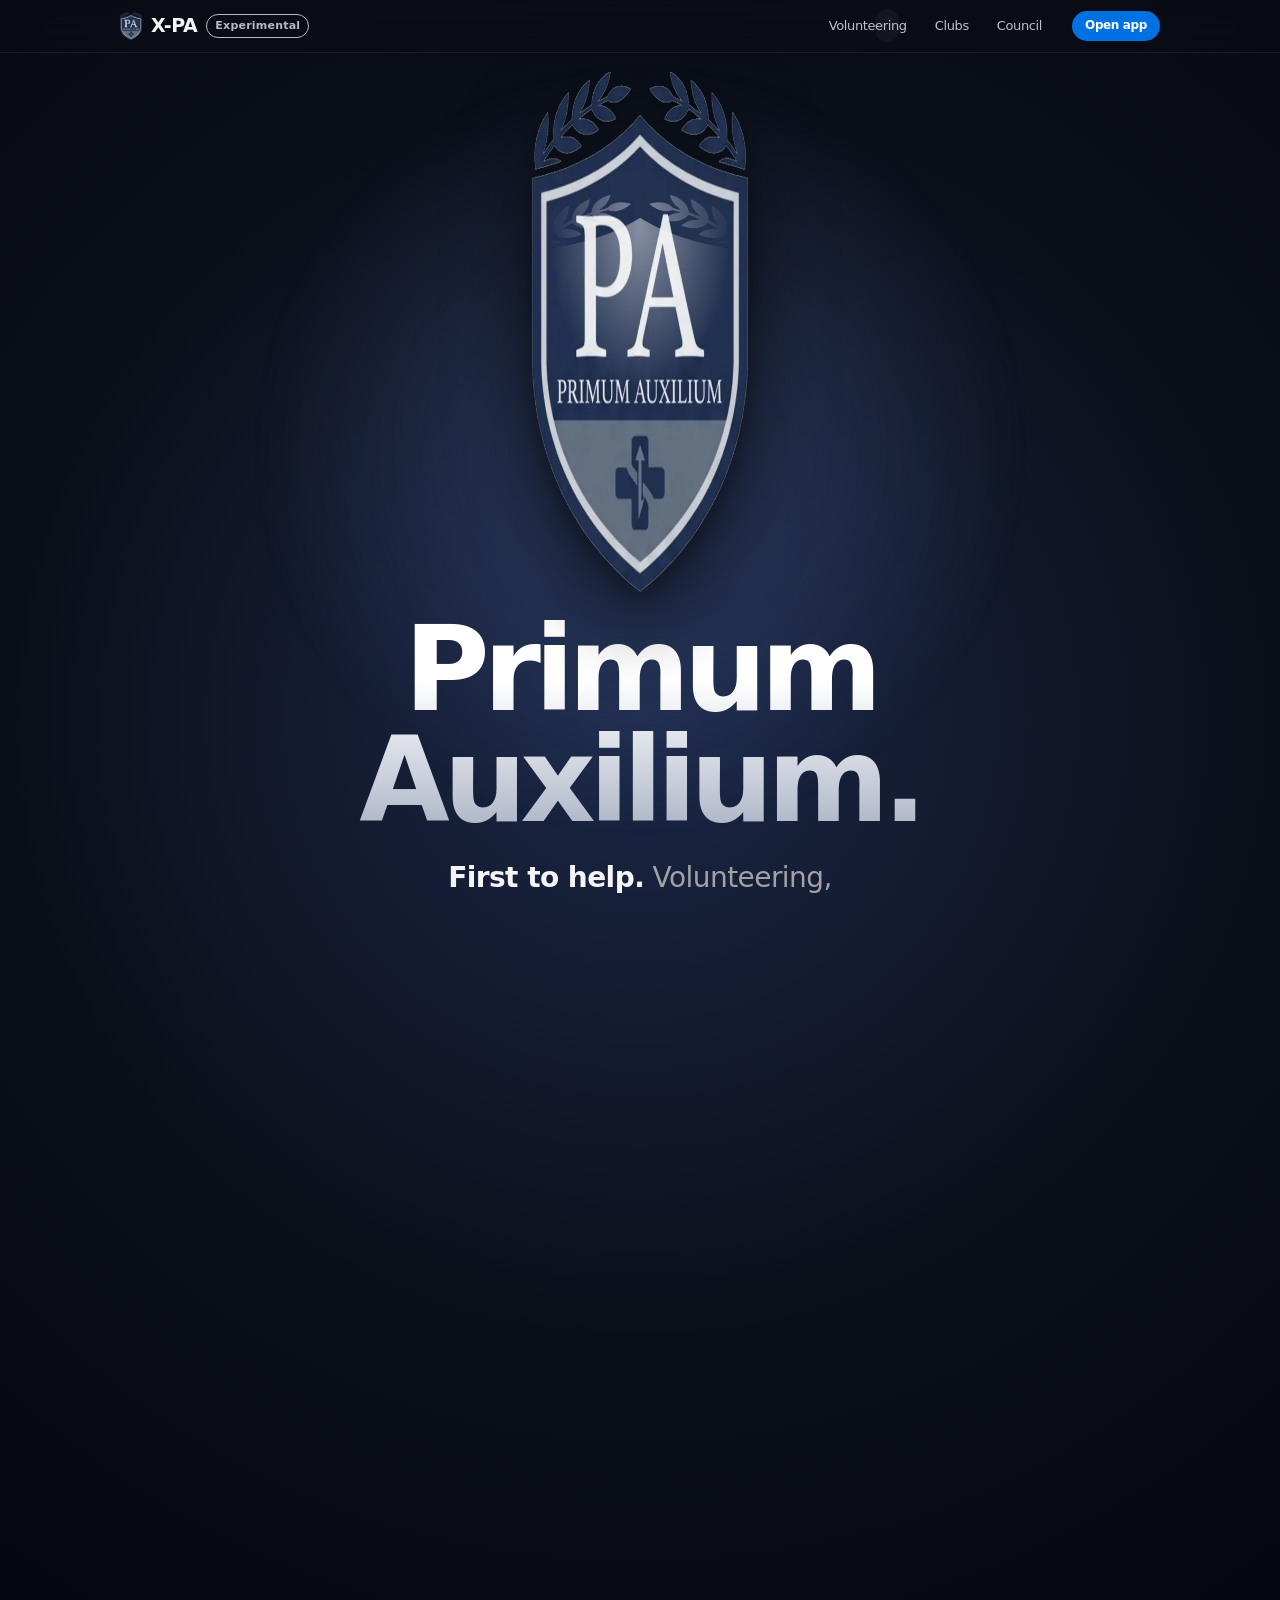
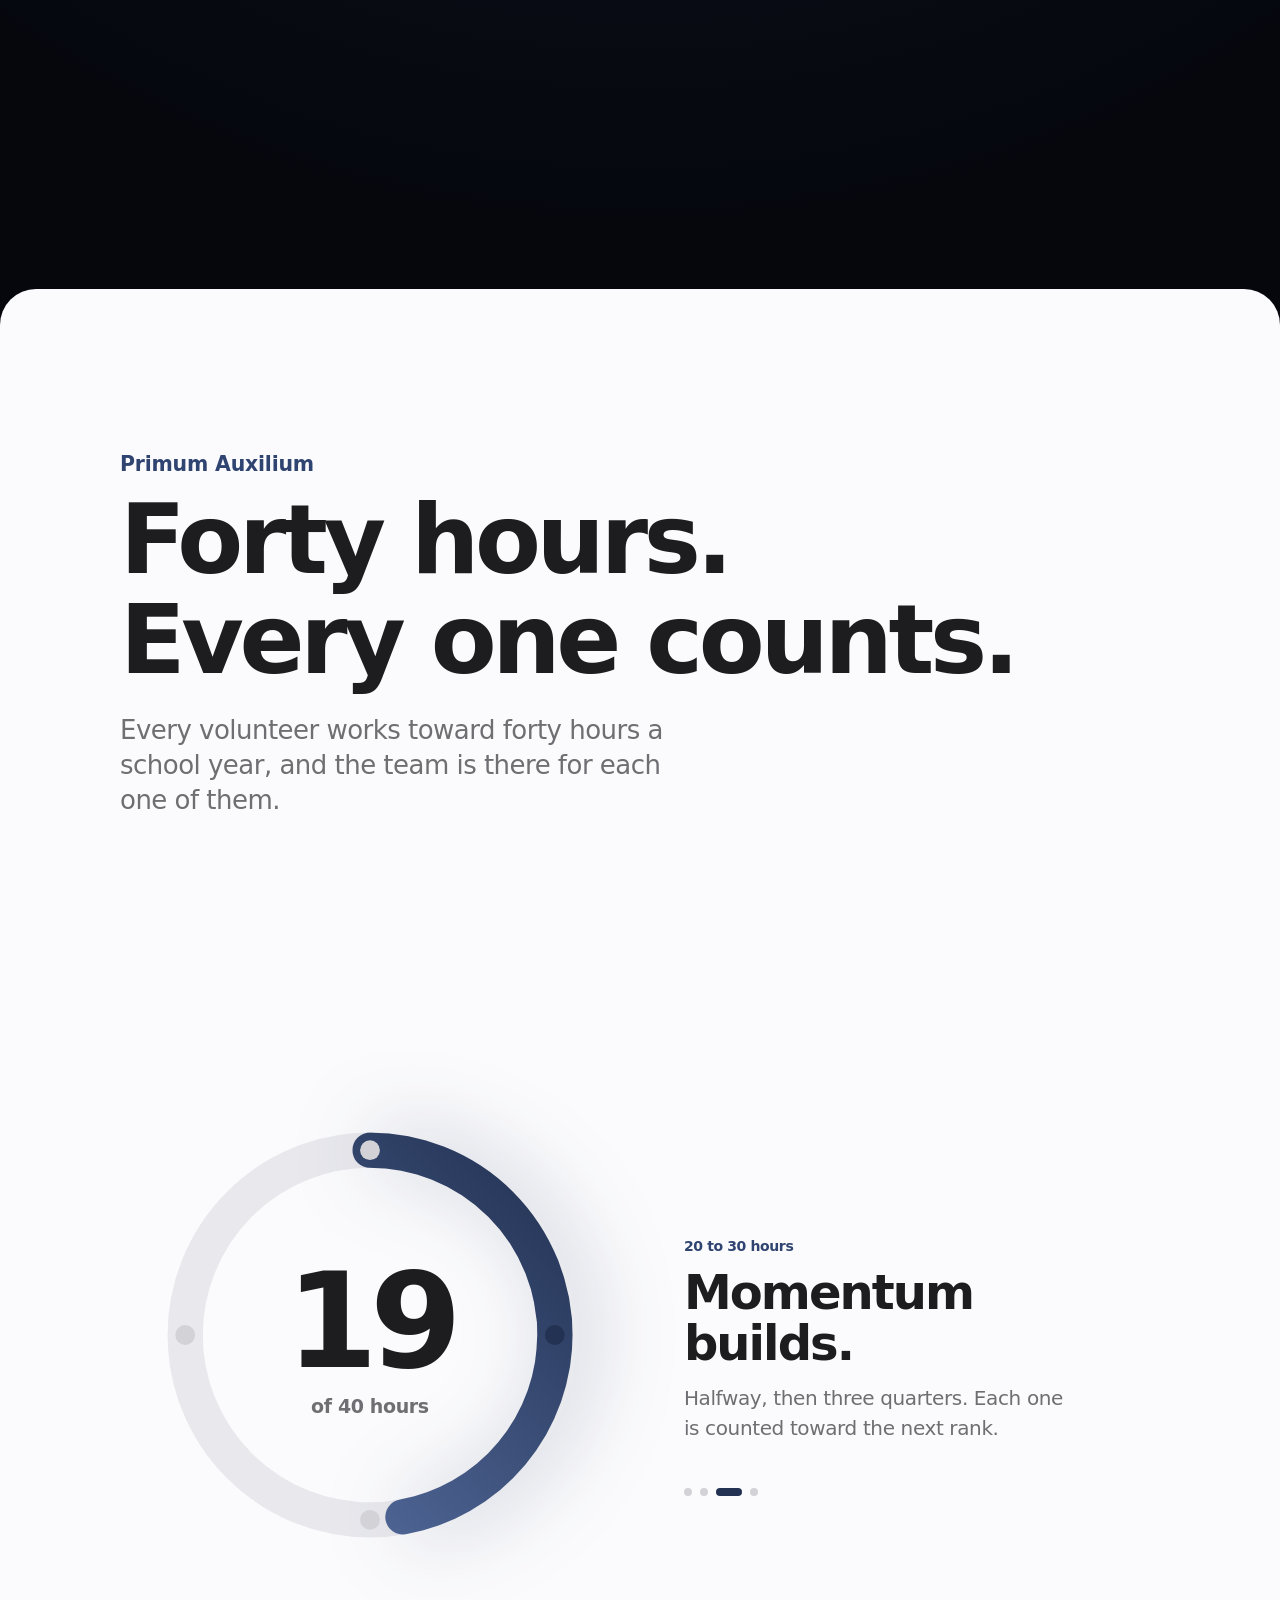
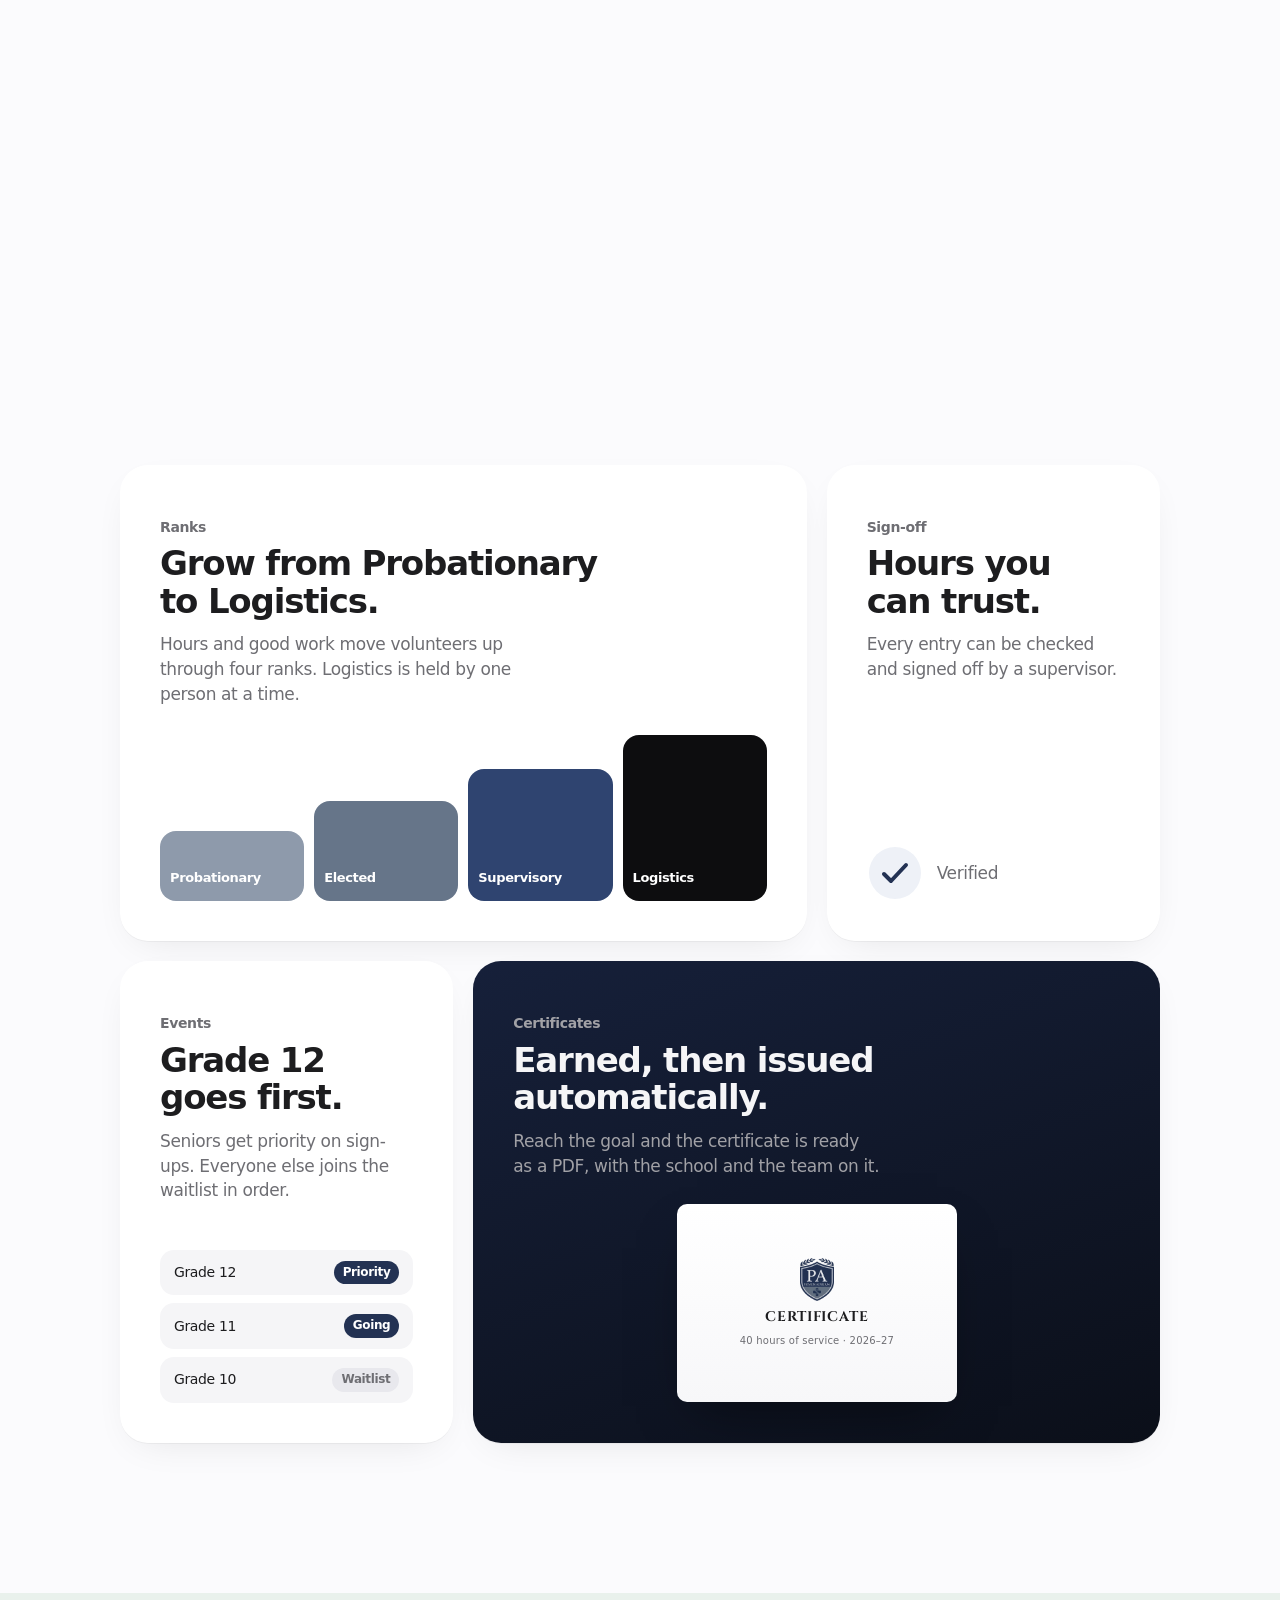
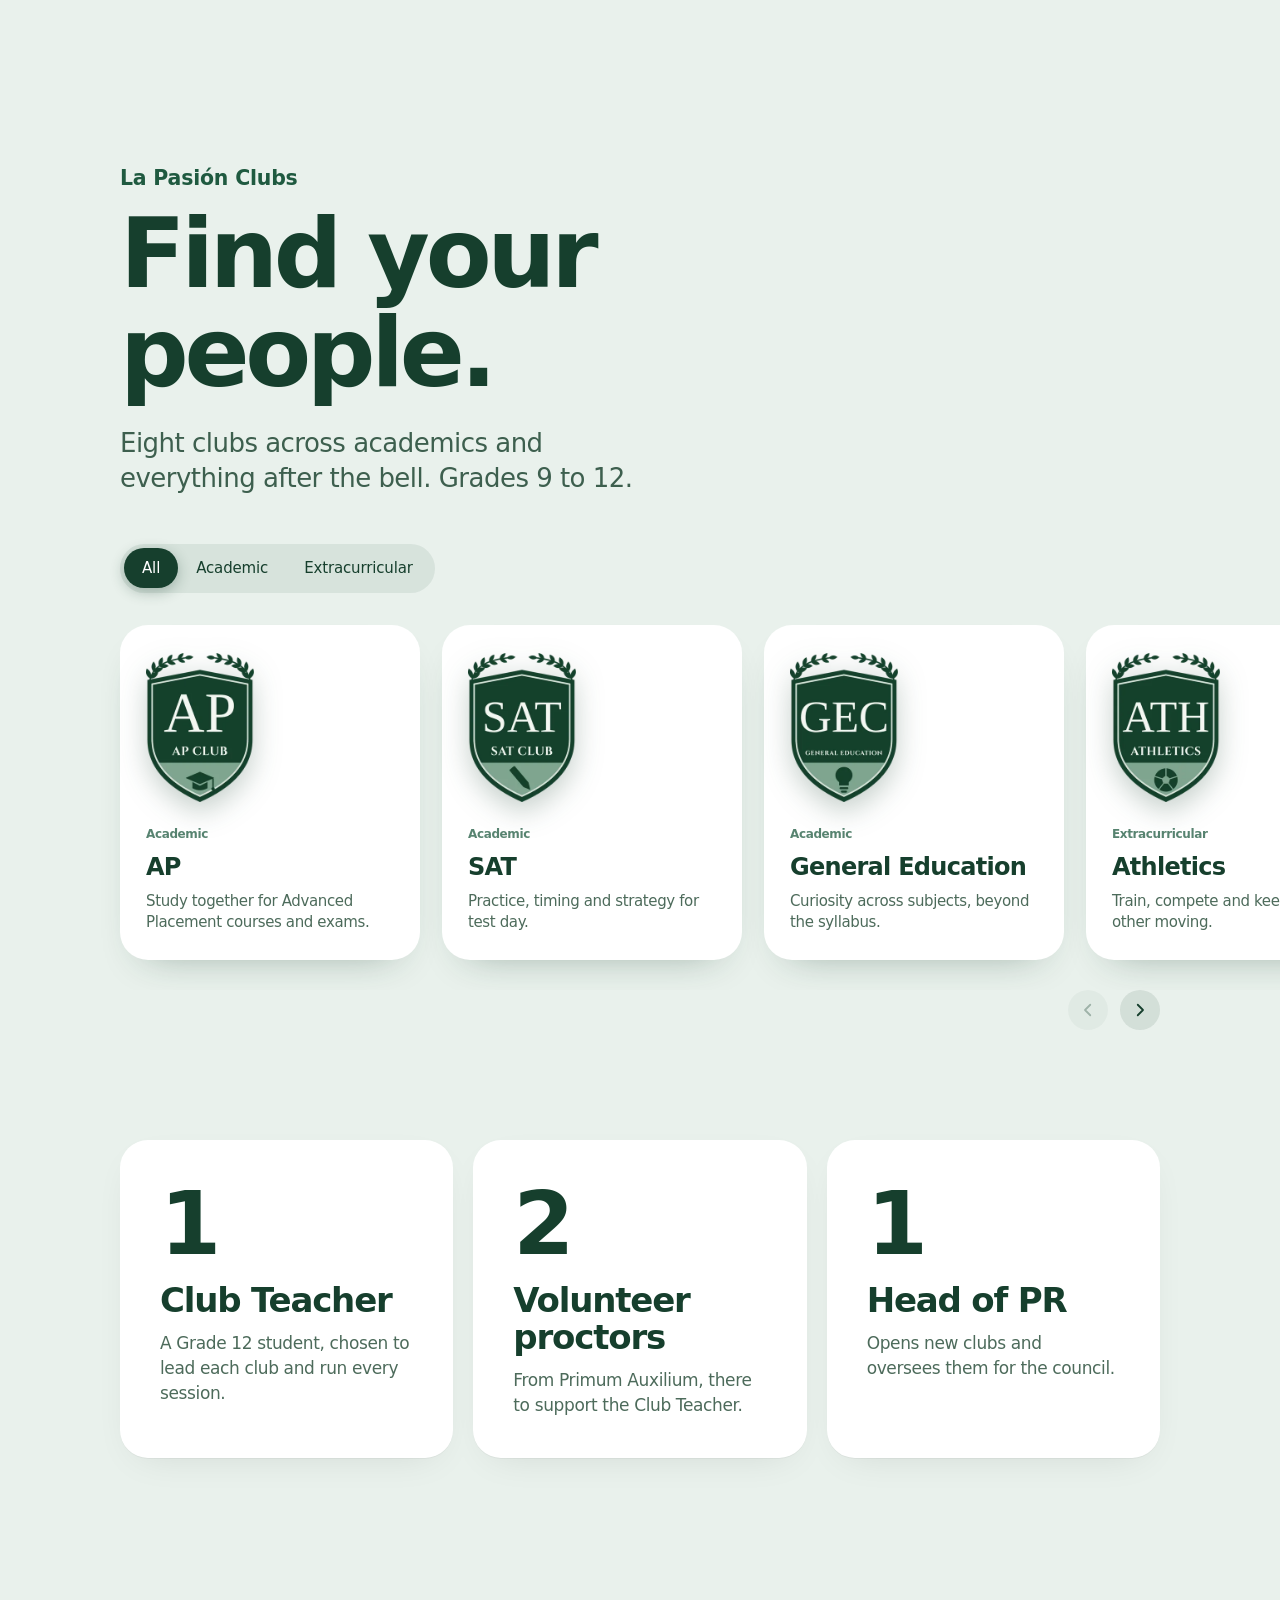
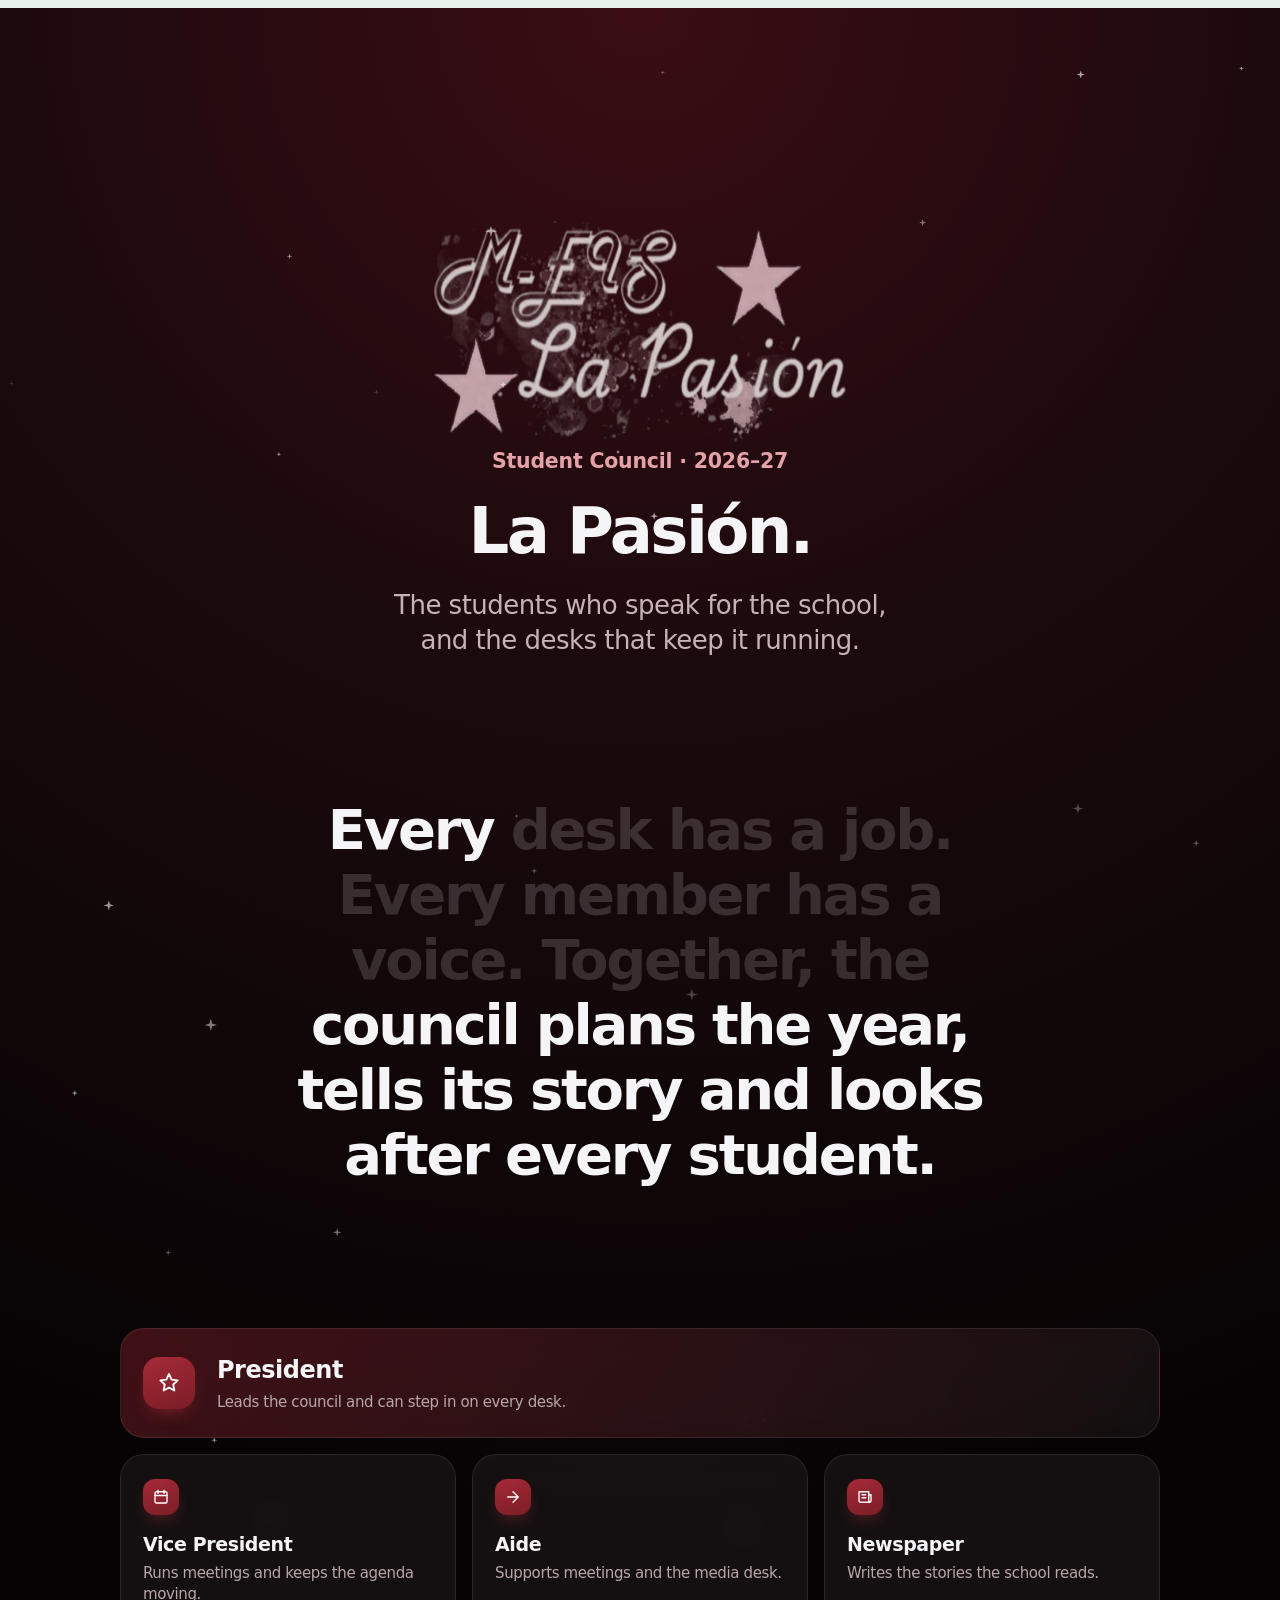
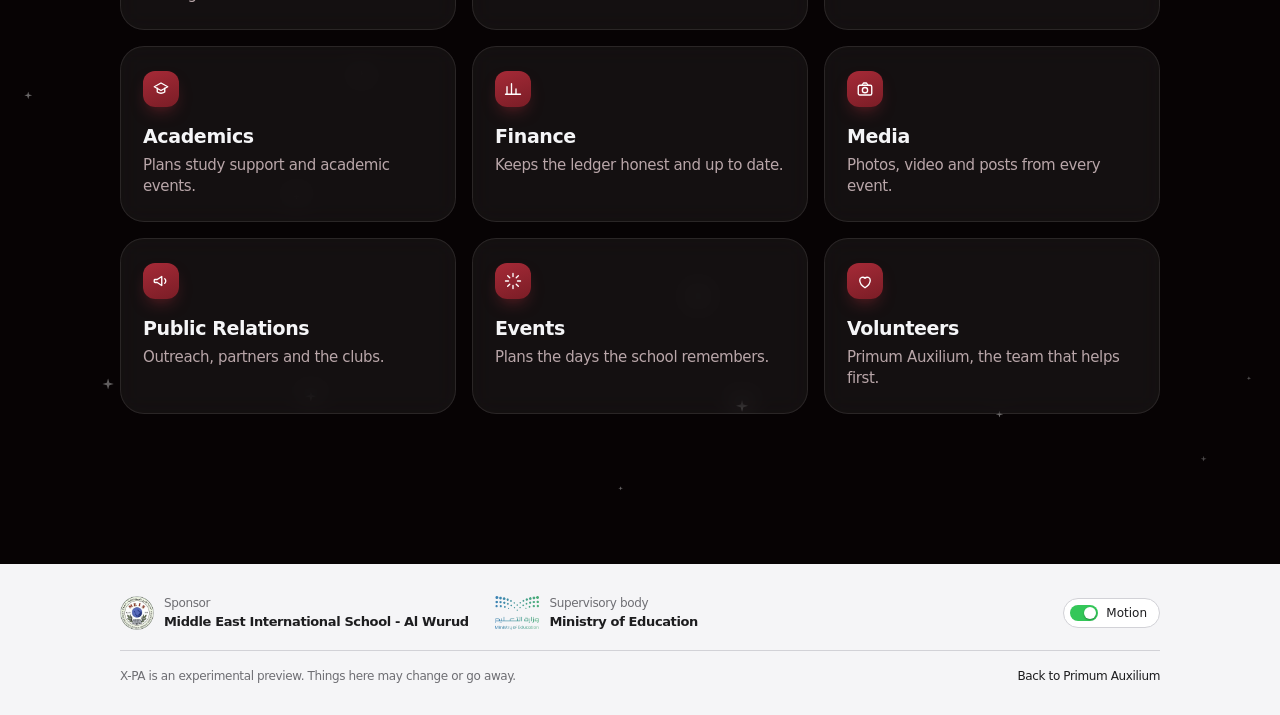
==== x-pa.html @ 9daa0cca "X-PA: experimental showcase page for volunteering, clubs and council A standalone page (x-pa.html) w" ====
<!doctype html>
<html lang="en">
<head>
<meta charset="utf-8">
<meta name="viewport" content="width=device-width,initial-scale=1,viewport-fit=cover">
<title>X-PA · Primum Auxilium</title>
<meta name="description" content="X-PA, an experimental look at Primum Auxilium, the Clubs and the Student Council.">
<meta name="theme-color" content="#0b0f19">
<meta name="robots" content="noindex, nofollow">
<meta http-equiv="Content-Security-Policy" content="default-src 'self'; script-src 'self' 'unsafe-inline'; style-src 'self' 'unsafe-inline'; font-src 'self'; img-src 'self' data:; connect-src 'self'; object-src 'none'; base-uri 'none'; form-action 'none'">
<meta name="referrer" content="no-referrer">
<link rel="icon" href="icon-192.png">
<link rel="apple-touch-icon" href="apple-touch-icon.png">
<link rel="stylesheet" href="fonts/fonts.css">
<style>
/* X-PA: an experimental page. It stands on its own and shares nothing with the app but pictures and fonts. */
:root{
  --ink:#1d1d1f;--ink2:#6e6e73;--paper:#fbfbfd;--paper2:#f5f5f7;--line:rgba(0,0,0,.08);
  --night:#05070d;--navy:#233253;--navy2:#2f4470;--slate:#667589;--silver:#c9ced6;
  --green:#163f2d;--green2:#1f5a40;--sage:#84a892;--mint:#e9f1ec;
  --maroon:#7a1d26;--maroon2:#a62a37;--wine:#1a0a0d;
  --blue:#0071e3;
  --font:-apple-system,BlinkMacSystemFont,"SF Pro Display","SF Pro Text","Segoe UI Variable Display","Segoe UI",system-ui,"Atkinson Hyperlegible",sans-serif;
  --serif:"Cinzel",Georgia,serif;
  --ease:cubic-bezier(.22,1,.36,1);
  --spring:var(--ease);--spring-t:.9s;
  --gutter:max(22px,env(safe-area-inset-left));
}
*{box-sizing:border-box}
html{-webkit-text-size-adjust:100%;text-size-adjust:100%;scroll-padding-top:60px}
body{margin:0;background:var(--night);color:var(--ink);font-family:var(--font);font-size:17px;line-height:1.47;letter-spacing:-.022em;-webkit-font-smoothing:antialiased;overflow-x:clip}
img{display:block;max-width:100%}
a{color:inherit}
h1,h2,h3,p{margin:0}
.skip{position:fixed;left:12px;top:-60px;z-index:50;background:#fff;color:#000;padding:10px 14px;border-radius:12px;font-weight:600;text-decoration:none}
.skip:focus{top:12px}
:focus-visible{outline:3px solid #4aa3ff;outline-offset:3px;border-radius:10px}
.wrap{width:min(1040px,100% - 2*var(--gutter));margin-inline:auto}
.eyebrow{font-size:clamp(17px,1.6vw,21px);font-weight:600;letter-spacing:-.01em;margin-bottom:12px}
.display{font-size:clamp(44px,8.4vw,96px);line-height:1.04;font-weight:700;letter-spacing:-.045em}
.headline{font-size:clamp(34px,5.6vw,64px);line-height:1.06;font-weight:700;letter-spacing:-.04em}
.lede{font-size:clamp(19px,2.1vw,26px);line-height:1.35;font-weight:500;letter-spacing:-.02em;max-width:34ch}
.muted{color:var(--ink2)}
.num{font-variant-numeric:tabular-nums}

/* Local nav: thin, frosted, out of the way. */
.lnav{position:fixed;inset:0 0 auto;z-index:20;height:52px;padding-top:env(safe-area-inset-top);box-sizing:content-box;color:#f5f5f7;
  background:rgba(12,14,20,.62);-webkit-backdrop-filter:saturate(180%) blur(20px);backdrop-filter:saturate(180%) blur(20px);
  border-bottom:1px solid rgba(255,255,255,.08);transition:background .5s var(--ease),color .5s var(--ease),border-color .5s var(--ease)}
.lnav.light{background:rgba(251,251,253,.72);color:var(--ink);border-color:rgba(0,0,0,.08)}
.lnav .wrap{height:52px;display:flex;align-items:center;gap:18px}
.brand{display:flex;align-items:center;gap:9px;font-weight:700;font-size:19px;letter-spacing:-.02em;text-decoration:none;margin-inline-end:auto}
.brand img{width:22px;height:auto}
.pill{font-size:11px;font-weight:600;letter-spacing:.02em;padding:3px 8px;border-radius:999px;border:1px solid currentColor;opacity:.75}
.links{display:flex;gap:4px;position:relative}
.links a{font-size:13px;text-decoration:none;padding:7px 12px;border-radius:999px;opacity:.78;transition:opacity .3s;position:relative;z-index:1}
.links a:hover,.links a[aria-current="true"]{opacity:1}
.links .blob{position:absolute;top:0;left:0;height:100%;border-radius:999px;background:currentColor;opacity:.12;pointer-events:none;will-change:transform,width}
.open{font-size:12px;font-weight:600;text-decoration:none;background:var(--blue);color:#fff;padding:6px 13px;border-radius:999px;white-space:nowrap}
@media (max-width:640px){.links{display:none}.lnav .wrap{gap:12px}}

/* Reveal on scroll: spring-timed. */
.rv{opacity:0;transform:translate3d(0,40px,0) scale(.985);transition:opacity calc(var(--spring-t)*.8) var(--ease),transform var(--spring-t) var(--spring);transition-delay:calc(var(--d,0)*70ms)}
.rv.in{opacity:1;transform:none}

/* ---------- Hero ---------- */
.hero{height:210vh;height:210svh;position:relative;background:radial-gradient(90% 60% at 50% 38%,#1b2747 0%,#0b0f19 55%,var(--night) 100%);color:#f5f5f7}
.hero .stage{position:sticky;top:0;height:100vh;height:100svh;display:grid;place-items:center;overflow:hidden;text-align:center}
.hero .glow{position:absolute;width:80vmin;height:80vmin;border-radius:50%;background:radial-gradient(circle,rgba(110,140,210,.38),rgba(35,50,83,0) 62%);filter:blur(10px);
  transform:translate3d(calc(var(--mx,0)*24px),calc(var(--my,0)*24px),0) scale(calc(1 + var(--p,0)*.6));opacity:calc(1 - var(--p,0)*.7)}
.hero .inner{position:relative;display:grid;justify-items:center;gap:clamp(14px,2.4vh,28px);padding:72px var(--gutter) 40px;
  transform:translate3d(0,calc(var(--p,0)*-12vh),0) scale(calc(1 - var(--p,0)*.12));opacity:calc(1 - var(--p,0)*1.6)}
.crest3d{width:clamp(104px,min(24vmin,26vh),230px);perspective:900px}
.crest3d .card{transform:rotateX(calc(var(--ty,0)*-14deg)) rotateY(calc(var(--tx,0)*18deg)) translateZ(0);transform-style:preserve-3d;position:relative;will-change:transform}
.crest3d img{filter:drop-shadow(0 30px 40px rgba(0,0,0,.55)) drop-shadow(0 6px 10px rgba(0,0,0,.35))}
.crest3d .sheen{position:absolute;inset:0;pointer-events:none;mix-blend-mode:screen;
  -webkit-mask:url(img/crestImg.webp) center/contain no-repeat;mask:url(img/crestImg.webp) center/contain no-repeat;
  background:radial-gradient(60% 45% at calc(50% + var(--tx,0)*40%) calc(30% + var(--ty,0)*40%),rgba(255,255,255,.45),rgba(255,255,255,0) 70%)}
.hero h1{font-size:clamp(50px,min(12vw,13vh),140px);line-height:.95;font-weight:700;letter-spacing:-.055em;
  background:linear-gradient(180deg,#fff 30%,#aab3c5 100%);-webkit-background-clip:text;background-clip:text;color:transparent}
.hero .sub{font-size:clamp(19px,2.4vw,28px);font-weight:500;color:#a1a1a6;letter-spacing:-.02em;max-width:26ch}
.hero .sub b{color:#f5f5f7;font-weight:600}
.hero .chips{display:flex;gap:10px;flex-wrap:wrap;justify-content:center;margin-top:6px}
.hero .chips a{font-size:15px;text-decoration:none;color:#f5f5f7;padding:10px 18px;border-radius:999px;background:rgba(255,255,255,.08);border:1px solid rgba(255,255,255,.12);transition:background .3s}
.hero .chips a:hover{background:rgba(255,255,255,.16)}
.hero .cue{position:absolute;z-index:-1;bottom:max(26px,env(safe-area-inset-bottom));left:50%;translate:-50% 0;font-size:12px;color:#86868b;letter-spacing:.02em;opacity:calc(1 - var(--p,0)*5)}
.hero .cue i{display:block;width:1px;height:34px;margin:8px auto 0;background:linear-gradient(#86868b,transparent);animation:cue 2.4s var(--ease) infinite}
@keyframes cue{0%{transform:scaleY(0);transform-origin:top}50%{transform:scaleY(1);transform-origin:top}51%{transform-origin:bottom}100%{transform:scaleY(0);transform-origin:bottom}}
.hero .statement{position:absolute;inset:auto var(--gutter) 0;top:50%;translate:0 -50%;font-size:clamp(30px,5.2vw,60px);line-height:1.1;font-weight:700;letter-spacing:-.04em;
  opacity:clamp(0,(var(--p,0) - .45)*3.2,1);transform:translate3d(0,calc((1 - clamp(0,(var(--p,0) - .45)*3.2,1))*40px),0);pointer-events:none}
.hero .statement span{color:#86868b}

/* ---------- PA ---------- */
.pa{background:var(--paper);color:var(--ink);position:relative;z-index:1;border-radius:clamp(0px,3vw,36px) clamp(0px,3vw,36px) 0 0;margin-top:-1px}
.pa .intro{padding:clamp(90px,14vw,160px) 0 clamp(40px,6vw,70px)}
.pa .eyebrow{color:var(--navy2)}
.ringpin{height:300vh;height:300svh;position:relative}
.ringpin .stage{position:sticky;top:0;height:100vh;height:100svh;display:grid;align-items:center}
.ringgrid{display:grid;grid-template-columns:1.05fr 1fr;gap:clamp(24px,5vw,80px);align-items:center}
.ring{position:relative;width:min(100%,440px);aspect-ratio:1;justify-self:center}
.ring svg{width:100%;height:100%;transform:rotate(-90deg);overflow:visible}
.ring .track{stroke:#e8e8ed}
.ring .fill{stroke:url(#paGrad);stroke-linecap:round;filter:drop-shadow(0 8px 18px rgba(35,50,83,.25))}
.ring .tick{fill:#d2d2d7;transition:fill .4s var(--ease),r .5s var(--spring)}
.ring .tick.on{fill:var(--navy)}
.ring .center{position:absolute;inset:0;display:grid;place-content:center;text-align:center;transform:none}
.ring .big{font-size:clamp(72px,11vw,132px);font-weight:700;letter-spacing:-.06em;line-height:1}
.ring .unit{font-size:clamp(15px,1.6vw,19px);font-weight:600;color:var(--ink2);margin-top:6px}
.steps{position:relative;min-height:12em}
.step{position:absolute;inset:0 auto auto 0;opacity:0;transform:translate3d(0,24px,0);transition:opacity .6s var(--ease),transform .9s var(--spring)}
.step.on{opacity:1;transform:none}
.step .k{font-size:14px;font-weight:600;color:var(--navy2);margin-bottom:10px}
.step h3{font-size:clamp(30px,4vw,48px);line-height:1.08;font-weight:700;letter-spacing:-.04em;margin-bottom:14px}
.step p{font-size:clamp(17px,1.6vw,20px);color:var(--ink2);max-width:30ch}
.dots{display:flex;gap:8px;margin-top:22px;position:absolute;bottom:-56px;left:0}
.dots i{width:8px;height:8px;border-radius:99px;background:#d2d2d7;transition:width .6s var(--spring),background .4s}
.dots i.on{width:26px;background:var(--navy)}
@media (max-width:760px){
  .ringgrid{grid-template-columns:1fr;gap:18px;padding-top:70px}
  .ring{width:min(70vw,320px)}
  .steps{min-height:11em;text-align:center}.step{inset:0 0 auto}.step p{margin-inline:auto}
  .dots{position:static;justify-content:center;margin-top:0}
}

.bento{display:grid;grid-template-columns:repeat(6,1fr);gap:clamp(12px,1.6vw,20px);padding:clamp(40px,6vw,80px) 0 clamp(90px,12vw,150px)}
.tile{background:#fff;border-radius:28px;padding:clamp(26px,3.2vw,40px);box-shadow:0 1px 0 rgba(0,0,0,.04),0 12px 40px -18px rgba(0,0,0,.12);overflow:hidden;position:relative;min-height:260px;display:flex;flex-direction:column}
.tile .k{font-size:14px;font-weight:600;color:var(--ink2);margin-bottom:8px}
.tile h3{font-size:clamp(26px,2.8vw,34px);line-height:1.1;font-weight:700;letter-spacing:-.035em}
.tile p{color:var(--ink2);margin-top:12px;max-width:34ch}
.t-a{grid-column:span 4}.t-b{grid-column:span 2}.t-c{grid-column:span 2}.t-d{grid-column:span 4}
.t-dark{background:linear-gradient(160deg,#16203a,#0b0f19);color:#f5f5f7}.t-dark p,.t-dark .k{color:#a1a1a6}
@media (max-width:760px){.bento{grid-template-columns:1fr}.t-a,.t-b,.t-c,.t-d{grid-column:auto}}
.ranks{display:flex;gap:10px;align-items:flex-end;margin-top:auto;padding-top:28px}
.rank{flex:1;min-width:0;border-radius:16px;padding:12px 10px 14px;font-size:13px;font-weight:600;color:#fff;display:flex;align-items:flex-end;min-height:var(--h);transform-origin:bottom;transform:scaleY(.2);opacity:0;transition:transform 1s var(--spring),opacity .5s var(--ease);transition-delay:calc(var(--i)*90ms + 150ms)}
.in .rank{transform:none;opacity:1}
.rank span{display:block}
.r1{--h:70px;background:#8e9aab}.r2{--h:100px;background:var(--slate)}.r3{--h:132px;background:var(--navy2)}.r4{--h:166px;background:#0d0d0f}
@media (max-width:760px){.ranks{flex-direction:column;align-items:flex-start;gap:6px}.rank{flex:none;min-height:0;width:var(--w);padding:10px 12px;border-radius:12px;transform-origin:left;transform:scaleX(.2)}.r1{--w:46%}.r2{--w:62%}.r3{--w:80%}.r4{--w:100%}}
.cert{margin-top:auto;padding-top:26px;display:grid;place-items:center}
.cert .paper{width:min(100%,280px);aspect-ratio:1.414;background:linear-gradient(180deg,#fff,#f7f7f9);border-radius:10px;box-shadow:0 24px 50px -20px rgba(0,0,0,.5);color:var(--ink);display:grid;place-content:center;text-align:center;gap:6px;
  transform:perspective(800px) rotateX(18deg) translateY(30px);opacity:.0;transition:transform 1.2s var(--spring),opacity .6s var(--ease);transition-delay:.2s}
.in .cert .paper{transform:perspective(800px) rotateX(0) translateY(0);opacity:1}
.cert .paper img{width:34px;margin:0 auto}
.cert .paper b{font-family:var(--serif);font-size:14px;letter-spacing:.06em}
.cert .paper small{font-size:10px;color:var(--ink2);letter-spacing:.02em}
.queue{margin-top:auto;padding-top:24px;display:grid;gap:8px}
.queue div{display:flex;justify-content:space-between;align-items:center;background:var(--paper2);border-radius:14px;padding:11px 14px;font-size:14px;font-weight:500;opacity:0;transform:translate3d(-16px,0,0);transition:opacity .5s var(--ease),transform .9s var(--spring);transition-delay:calc(var(--i)*110ms + 200ms)}
.in .queue div{opacity:1;transform:none}
.queue em{font-style:normal;font-size:12px;font-weight:600;padding:3px 9px;border-radius:99px;background:var(--navy);color:#fff}
.queue .w em{background:#e8e8ed;color:var(--ink2)}
.sign{margin-top:auto;padding-top:24px;display:flex;align-items:center;gap:14px}
.sign svg{width:56px;height:56px;flex:none}
.sign path{stroke-dasharray:60;stroke-dashoffset:60;transition:stroke-dashoffset 1s var(--ease) .4s}
.in .sign path{stroke-dashoffset:0}

/* ---------- Clubs ---------- */
.clubs{background:var(--mint);color:var(--green);padding:clamp(100px,14vw,170px) 0 clamp(90px,12vw,150px);overflow:hidden}
.clubs .eyebrow{color:var(--green2)}
.clubs .lede{color:#3d5f4e}
.seg{display:inline-flex;position:relative;background:rgba(22,63,45,.08);border-radius:999px;padding:4px;margin:clamp(30px,4vw,48px) 0 26px}
.seg button{position:relative;z-index:1;font:inherit;font-size:15px;font-weight:500;letter-spacing:-.01em;border:0;background:none;color:var(--green);padding:9px 18px;border-radius:999px;cursor:pointer;transition:color .3s}
.seg button[aria-pressed="true"]{color:#fff}
.seg .knob{position:absolute;top:4px;left:0;height:calc(100% - 8px);border-radius:999px;background:var(--green);box-shadow:0 4px 14px rgba(22,63,45,.3);will-change:transform,width}
.rail{display:flex;gap:clamp(14px,1.8vw,22px);overflow-x:auto;scroll-snap-type:x mandatory;scrollbar-width:none;padding:6px var(--gutter) 30px;margin:0 calc(50% - 50vw);scroll-padding-inline:var(--gutter);overscroll-behavior-x:contain}
.rail::-webkit-scrollbar{display:none}
@media (min-width:1084px){.rail{padding-inline:calc(50vw - 520px);scroll-padding-inline:calc(50vw - 520px)}}
.club{flex:0 0 clamp(240px,27vw,300px);scroll-snap-align:start;background:#fff;border-radius:28px;padding:28px 26px 26px;display:flex;flex-direction:column;gap:6px;box-shadow:0 18px 40px -26px rgba(22,63,45,.45);
  transition:transform .8s var(--spring),opacity .5s var(--ease),box-shadow .5s var(--ease)}
.club:hover{transform:translateY(-6px);box-shadow:0 28px 50px -26px rgba(22,63,45,.55)}
.club.off{opacity:.28;transform:scale(.94)}
.club img{width:108px;height:auto;margin:0 0 18px;filter:drop-shadow(0 10px 14px rgba(22,63,45,.25))}
.club .cat{font-size:12px;font-weight:600;color:var(--green2);opacity:.75}
.club h3{font-size:24px;font-weight:700;letter-spacing:-.03em;color:var(--green)}
.club p{font-size:15px;color:#4d6b5b;line-height:1.42}
.railnav{display:flex;justify-content:flex-end;gap:12px}
.railnav button{width:40px;height:40px;border-radius:50%;border:0;background:rgba(22,63,45,.1);color:var(--green);cursor:pointer;display:grid;place-items:center;transition:background .3s,opacity .3s}
.railnav button:hover{background:rgba(22,63,45,.18)}
.railnav button:disabled{opacity:.35;cursor:default}
.railnav svg{width:18px;height:18px}
.trio{display:grid;grid-template-columns:repeat(3,1fr);gap:clamp(12px,1.6vw,20px);margin-top:clamp(70px,9vw,110px)}
.trio .tile{min-height:0;background:#fff;color:var(--green)}
.trio .big{font-size:clamp(60px,7vw,88px);font-weight:700;letter-spacing:-.06em;line-height:1;color:var(--green)}
.trio p{color:#4d6b5b}
@media (max-width:760px){.trio{grid-template-columns:1fr}}

/* ---------- Council ---------- */
.council{background:radial-gradient(120% 70% at 50% 0%,#3a0d13 0%,var(--wine) 45%,#070304 100%);color:#f5f5f7;position:relative;overflow:hidden;padding-bottom:clamp(90px,12vw,150px)}
.stars{position:absolute;inset:0;pointer-events:none;transform:translate3d(0,calc(var(--p,0)*-120px),0)}
.stars i{position:absolute;width:var(--s);height:var(--s);background:#fff;opacity:var(--o);clip-path:polygon(50% 0,61% 39%,100% 50%,61% 61%,50% 100%,39% 61%,0 50%,39% 39%);animation:tw var(--t) ease-in-out infinite alternate}
@keyframes tw{to{opacity:calc(var(--o)*.25);transform:scale(.6)}}
.council .top{padding-top:clamp(110px,15vw,180px);text-align:center;display:grid;justify-items:center;gap:22px;position:relative}
.council .logo{width:min(80vw,440px);transform:translate3d(0,calc((1 - var(--p,0))*40px),0) scale(calc(.9 + var(--p,0)*.1));opacity:clamp(0,var(--p,0)*2.2,1)}
.council .eyebrow{color:#e5a2a9;margin:0}
.council .lede{color:#c7b3b6;max-width:30ch;margin:0 auto}
.words{font-size:clamp(30px,4.8vw,56px);line-height:1.16;font-weight:700;letter-spacing:-.04em;max-width:20ch;margin:clamp(80px,11vw,140px) auto 0;text-align:center;position:relative}
.words span{opacity:.16;transition:opacity .35s linear}
.words span.lit{opacity:1}
.desks{display:grid;grid-template-columns:repeat(3,1fr);gap:clamp(10px,1.4vw,16px);margin-top:clamp(80px,11vw,140px);position:relative}
.desk{background:rgba(255,255,255,.055);border:1px solid rgba(255,255,255,.09);border-radius:24px;padding:24px 22px;-webkit-backdrop-filter:blur(12px);backdrop-filter:blur(12px);transition:background .4s var(--ease),transform .8s var(--spring)}
.desk:hover{background:rgba(255,255,255,.09);transform:translateY(-4px)}
.desk .ic{width:36px;height:36px;border-radius:12px;display:grid;place-items:center;background:linear-gradient(160deg,var(--maroon2),var(--maroon));margin-bottom:16px;box-shadow:0 8px 18px -8px rgba(166,42,55,.8)}
.desk .ic svg{width:18px;height:18px;stroke:#fff;fill:none;stroke-width:1.8;stroke-linecap:round;stroke-linejoin:round}
.desk h3{font-size:19px;font-weight:600;letter-spacing:-.02em}
.desk p{font-size:15px;color:#b9a6a9;margin-top:4px;line-height:1.4}
.desk.lead{grid-column:span 3;display:flex;gap:22px;align-items:center;background:linear-gradient(120deg,rgba(166,42,55,.35),rgba(255,255,255,.05))}
.desk.lead .ic{margin:0;width:52px;height:52px;border-radius:16px;flex:none}
.desk.lead .ic svg{width:24px;height:24px}
.desk.lead h3{font-size:24px}
@media (max-width:760px){.desks{grid-template-columns:1fr 1fr}.desk.lead{grid-column:span 2}}
@media (max-width:420px){.desks{grid-template-columns:1fr}.desk.lead{grid-column:auto;flex-direction:column;align-items:flex-start;gap:14px}}

/* ---------- Footer ---------- */
.foot{background:var(--paper2);color:var(--ink2);font-size:12px;line-height:1.5;padding:30px 0 calc(30px + env(safe-area-inset-bottom))}
.foot .row{display:flex;flex-wrap:wrap;gap:18px 34px;align-items:center;justify-content:space-between;border-bottom:1px solid #d2d2d7;padding-bottom:18px;margin-bottom:16px}
.partners{display:flex;gap:26px;align-items:center;flex-wrap:wrap}
.partner{display:flex;gap:10px;align-items:center}
.partner img{height:34px;width:auto}
.partner b{display:block;color:var(--ink);font-weight:600;font-size:13px}
.foot .end{display:flex;flex-wrap:wrap;gap:10px 22px;justify-content:space-between;align-items:center}
.foot a{color:var(--ink);text-decoration:none}.foot a:hover{text-decoration:underline}
.switch{display:inline-flex;align-items:center;gap:8px;font:inherit;font-size:12px;color:var(--ink);background:#fff;border:1px solid #d2d2d7;border-radius:999px;padding:5px 12px 5px 6px;cursor:pointer}
.switch i{width:28px;height:16px;border-radius:99px;background:#34c759;position:relative;transition:background .3s}
.switch i::after{content:"";position:absolute;top:2px;left:14px;width:12px;height:12px;border-radius:50%;background:#fff;box-shadow:0 1px 2px rgba(0,0,0,.3);transition:left .45s var(--spring)}
html.calm .switch i{background:#d2d2d7}html.calm .switch i::after{left:2px}

/* Calm: everything stands still and is shown at once. */
html.calm *,html.calm *::before,html.calm *::after{animation:none!important;transition-duration:.01ms!important;transition-delay:0s!important}
html.calm .rv,html.calm .rank,html.calm .queue div,html.calm .cert .paper{opacity:1!important;transform:none!important}
html.calm .sign path{stroke-dashoffset:0}
html.calm .hero{height:auto}html.calm .hero .stage{position:relative;min-height:100vh;min-height:100svh}
html.calm .hero .inner{transform:none;opacity:1}html.calm .hero .statement{display:none}
html.calm .ringpin{height:auto}html.calm .ringpin .stage{position:relative;height:auto;padding:30px 0 0}
html.calm .steps{min-height:0}html.calm .step{position:static;opacity:1;transform:none;margin-bottom:26px}html.calm .dots{display:none}
html.calm .words span{opacity:1}
html.calm .council .logo{opacity:1;transform:none}
@media (max-height:760px) and (max-width:640px){.hero .chips,.hero .cue{display:none}}
@media print{.lnav,.hero .cue,.railnav,.seg{display:none}}
</style>
</head>
<body>
<a class="skip" href="#pa">Skip to content</a>

<nav class="lnav" id="lnav" aria-label="X-PA">
  <div class="wrap">
    <a class="brand" href="#top"><img src="img/crestImg.webp" alt="" width="22" height="28">X-PA <span class="pill">Experimental</span></a>
    <div class="links" id="links"><span class="blob" id="blob"></span><a href="#pa">Volunteering</a><a href="#clubs">Clubs</a><a href="#council">Council</a></div>
    <a class="open" href="./">Open app</a>
  </div>
</nav>

<header class="hero" id="top" data-pin>
  <div class="stage">
    <div class="glow" aria-hidden="true"></div>
    <div class="inner">
      <div class="crest3d" id="crest" aria-hidden="true"><div class="card"><img src="img/crestImg.webp" alt="" width="409" height="520"><span class="sheen"></span></div></div>
      <h1>Primum<br>Auxilium.</h1>
      <p class="sub"><b>First to help.</b> Volunteering, Clubs and the Student Council of MEIS Al Wurud, in one place.</p>
      <div class="chips"><a href="#pa">Volunteering</a><a href="#clubs">Clubs</a><a href="#council">Council</a></div>
    </div>
    <p class="statement" aria-hidden="true">One school. Three ways<br>to show up. <span>Pick yours.</span></p>
    <div class="cue" aria-hidden="true">Scroll<i></i></div>
  </div>
</header>

<main>
<!-- ============ PA ============ -->
<section class="pa" id="pa" aria-labelledby="pa-h">
  <div class="wrap intro">
    <p class="eyebrow rv">Primum Auxilium</p>
    <h2 class="display rv" style="--d:1" id="pa-h">Forty hours.<br>Every one counts.</h2>
    <p class="lede muted rv" style="--d:2;margin-top:22px">Every volunteer works toward forty hours a school year, and the team is there for each one of them.</p>
  </div>

  <div class="ringpin" id="ringpin" data-pin>
    <div class="stage">
      <div class="wrap ringgrid">
        <div class="ring" aria-hidden="true">
          <svg viewBox="0 0 200 200">
            <defs><linearGradient id="paGrad" x1="0" y1="0" x2="1" y2="1"><stop offset="0" stop-color="#5b74a8"/><stop offset="1" stop-color="#233253"/></linearGradient></defs>
            <circle class="track" cx="100" cy="100" r="84" fill="none" stroke-width="16"/>
            <circle class="fill" id="ringFill" cx="100" cy="100" r="84" fill="none" stroke-width="16" pathLength="100" stroke-dasharray="100" stroke-dashoffset="100"/>
            <g id="ticks"></g>
          </svg>
          <div class="center"><div class="big num" id="ringNum">0</div><div class="unit">of 40 hours</div></div>
        </div>
        <div style="position:relative">
          <div class="steps" id="steps">
            <div class="step on"><p class="k">Start</p><h3>Sign up.<br>Show up.</h3><p>Pick an event, log the hours and a supervisor signs them off.</p></div>
            <div class="step"><p class="k">10 hours</p><h3>The first<br>milestone.</h3><p>A quarter of the way there. The app marks it so you can see the progress.</p></div>
            <div class="step"><p class="k">20 to 30 hours</p><h3>Momentum<br>builds.</h3><p>Halfway, then three quarters. Each one is counted toward the next rank.</p></div>
            <div class="step"><p class="k">40 hours</p><h3>Goal reached.<br>Certificate ready.</h3><p>The certificate is made the moment the hours reach the goal. No forms, no waiting.</p></div>
          </div>
          <div class="dots" id="dots" aria-hidden="true"><i class="on"></i><i></i><i></i><i></i></div>
        </div>
      </div>
    </div>
  </div>

  <div class="wrap bento">
    <article class="tile t-a rv">
      <p class="k">Ranks</p>
      <h3>Grow from Probationary<br>to Logistics.</h3>
      <p>Hours and good work move volunteers up through four ranks. Logistics is held by one person at a time.</p>
      <div class="ranks"><div class="rank r1" style="--i:0"><span>Probationary</span></div><div class="rank r2" style="--i:1"><span>Elected</span></div><div class="rank r3" style="--i:2"><span>Supervisory</span></div><div class="rank r4" style="--i:3"><span>Logistics</span></div></div>
    </article>
    <article class="tile t-b rv" style="--d:1">
      <p class="k">Sign-off</p>
      <h3>Hours you can trust.</h3>
      <p>Every entry can be checked and signed off by a supervisor.</p>
      <div class="sign"><svg viewBox="0 0 56 56" aria-hidden="true"><circle cx="28" cy="28" r="26" fill="#eef1f7"/><path d="M17 29l7 7 15-16" fill="none" stroke="#233253" stroke-width="4" stroke-linecap="round" stroke-linejoin="round"/></svg><span class="muted">Verified</span></div>
    </article>
    <article class="tile t-c rv">
      <p class="k">Events</p>
      <h3>Grade 12 goes first.</h3>
      <p>Seniors get priority on sign-ups. Everyone else joins the waitlist in order.</p>
      <div class="queue" aria-hidden="true"><div style="--i:0">Grade 12 <em>Priority</em></div><div style="--i:1">Grade 11 <em>Going</em></div><div class="w" style="--i:2">Grade 10 <em>Waitlist</em></div></div>
    </article>
    <article class="tile t-d t-dark rv" style="--d:1">
      <p class="k">Certificates</p>
      <h3>Earned, then issued<br>automatically.</h3>
      <p>Reach the goal and the certificate is ready as a PDF, with the school and the team on it.</p>
      <div class="cert" aria-hidden="true"><div class="paper"><img src="img/crestImg.webp" alt=""><b>CERTIFICATE</b><small>40 hours of service · 2026–27</small></div></div>
    </article>
  </div>
</section>

<!-- ============ CLUBS ============ -->
<section class="clubs" id="clubs" aria-labelledby="clubs-h">
  <div class="wrap">
    <p class="eyebrow rv">La Pasión Clubs</p>
    <h2 class="display rv" style="--d:1" id="clubs-h">Find your<br>people.</h2>
    <p class="lede rv" style="--d:2;margin-top:22px">Eight clubs across academics and everything after the bell. Grades 9 to 12.</p>
    <div class="seg rv" style="--d:3" role="group" aria-label="Filter clubs" id="seg"><span class="knob" id="knob"></span><button type="button" aria-pressed="true" data-f="all">All</button><button type="button" aria-pressed="false" data-f="academic">Academic</button><button type="button" aria-pressed="false" data-f="extra">Extracurricular</button></div>
  </div>
  <div class="rail" id="rail" tabindex="0" aria-label="Clubs">
    <article class="club" data-c="academic"><img src="xpa/club-ap.webp" alt="AP Club crest" width="260" height="360" loading="lazy"><span class="cat">Academic</span><h3>AP</h3><p>Study together for Advanced Placement courses and exams.</p></article>
    <article class="club" data-c="academic"><img src="xpa/club-sat.webp" alt="SAT Club crest" width="260" height="360" loading="lazy"><span class="cat">Academic</span><h3>SAT</h3><p>Practice, timing and strategy for test day.</p></article>
    <article class="club" data-c="academic"><img src="xpa/club-gec.webp" alt="General Education Club crest" width="260" height="360" loading="lazy"><span class="cat">Academic</span><h3>General Education</h3><p>Curiosity across subjects, beyond the syllabus.</p></article>
    <article class="club" data-c="extra"><img src="xpa/club-athletics.webp" alt="Athletics Club crest" width="260" height="360" loading="lazy"><span class="cat">Extracurricular</span><h3>Athletics</h3><p>Train, compete and keep each other moving.</p></article>
    <article class="club" data-c="extra"><img src="xpa/club-tech.webp" alt="Technology Club crest" width="260" height="360" loading="lazy"><span class="cat">Extracurricular</span><h3>Technology</h3><p>Build things with code, hardware and ideas.</p></article>
    <article class="club" data-c="extra"><img src="xpa/club-debate.webp" alt="Debate Club crest" width="260" height="360" loading="lazy"><span class="cat">Social</span><h3>Debate</h3><p>Argue well, listen better, think on your feet.</p></article>
    <article class="club" data-c="extra"><img src="xpa/club-drama.webp" alt="Drama Club crest" width="260" height="360" loading="lazy"><span class="cat">Social</span><h3>Drama</h3><p>Rehearse, perform and take the stage.</p></article>
    <article class="club" data-c="extra"><img src="xpa/club-book.webp" alt="Book Club crest" width="260" height="360" loading="lazy"><span class="cat">Social</span><h3>Book Club</h3><p>One book at a time, and a lot to talk about.</p></article>
  </div>
  <div class="wrap">
    <div class="railnav"><button type="button" id="prev" aria-label="Previous clubs"><svg viewBox="0 0 24 24" fill="none" stroke="currentColor" stroke-width="2.4" stroke-linecap="round" stroke-linejoin="round"><path d="M15 5l-7 7 7 7"/></svg></button><button type="button" id="next" aria-label="Next clubs"><svg viewBox="0 0 24 24" fill="none" stroke="currentColor" stroke-width="2.4" stroke-linecap="round" stroke-linejoin="round"><path d="M9 5l7 7-7 7"/></svg></button></div>
    <div class="trio">
      <div class="tile rv"><div class="big num">1</div><h3 style="margin-top:14px">Club Teacher</h3><p>A Grade 12 student, chosen to lead each club and run every session.</p></div>
      <div class="tile rv" style="--d:1"><div class="big num">2</div><h3 style="margin-top:14px">Volunteer proctors</h3><p>From Primum Auxilium, there to support the Club Teacher.</p></div>
      <div class="tile rv" style="--d:2"><div class="big num">1</div><h3 style="margin-top:14px">Head of PR</h3><p>Opens new clubs and oversees them for the council.</p></div>
    </div>
  </div>
</section>

<!-- ============ COUNCIL ============ -->
<section class="council" id="council" aria-labelledby="council-h" data-scroll>
  <div class="stars" id="stars" aria-hidden="true"></div>
  <div class="wrap">
    <div class="top">
      <img class="logo" src="img/councilLogoInk.webp" alt="La Pasión Student Council" width="520" height="236" loading="lazy">
      <p class="eyebrow">Student Council · 2026–27</p>
      <h2 class="headline" id="council-h">La Pasión.</h2>
      <p class="lede">The students who speak for the school, and the desks that keep it running.</p>
    </div>
    <p class="words" id="words">Every desk has a job. Every member has a voice. Together, the council plans the year, tells its story and looks after every student.</p>
    <div class="desks">
      <article class="desk lead rv"><div class="ic"><svg viewBox="0 0 24 24"><path d="M12 3l2.6 5.6 6.1.7-4.5 4.2 1.2 6L12 16.6 6.6 19.5l1.2-6L3.3 9.3l6.1-.7z"/></svg></div><div><h3>President</h3><p>Leads the council and can step in on every desk.</p></div></article>
      <article class="desk rv"><div class="ic"><svg viewBox="0 0 24 24"><rect x="4" y="5" width="16" height="15" rx="2"/><path d="M8 3v4M16 3v4M4 10h16"/></svg></div><h3>Vice President</h3><p>Runs meetings and keeps the agenda moving.</p></article>
      <article class="desk rv" style="--d:1"><div class="ic"><svg viewBox="0 0 24 24"><path d="M5 12h14M12 5l7 7-7 7"/></svg></div><h3>Aide</h3><p>Supports meetings and the media desk.</p></article>
      <article class="desk rv" style="--d:2"><div class="ic"><svg viewBox="0 0 24 24"><path d="M4 5h13v14H6a2 2 0 01-2-2zM17 9h3v8a2 2 0 01-2 2"/><path d="M8 9h5M8 13h5"/></svg></div><h3>Newspaper</h3><p>Writes the stories the school reads.</p></article>
      <article class="desk rv"><div class="ic"><svg viewBox="0 0 24 24"><path d="M3 9l9-5 9 5-9 5z"/><path d="M7 11v5c3 2 7 2 10 0v-5"/></svg></div><h3>Academics</h3><p>Plans study support and academic events.</p></article>
      <article class="desk rv" style="--d:1"><div class="ic"><svg viewBox="0 0 24 24"><path d="M4 19V9M10 19V5M16 19v-7M22 19H2"/></svg></div><h3>Finance</h3><p>Keeps the ledger honest and up to date.</p></article>
      <article class="desk rv" style="--d:2"><div class="ic"><svg viewBox="0 0 24 24"><rect x="3" y="7" width="18" height="13" rx="2"/><circle cx="12" cy="13.5" r="3.5"/><path d="M8 7l2-3h4l2 3"/></svg></div><h3>Media</h3><p>Photos, video and posts from every event.</p></article>
      <article class="desk rv"><div class="ic"><svg viewBox="0 0 24 24"><path d="M3 11v2a1 1 0 001 1h3l6 4V6L7 10H4a1 1 0 00-1 1zM17 9a4 4 0 010 6"/></svg></div><h3>Public Relations</h3><p>Outreach, partners and the clubs.</p></article>
      <article class="desk rv" style="--d:1"><div class="ic"><svg viewBox="0 0 24 24"><path d="M12 2v4M12 18v4M4.9 4.9l2.8 2.8M16.3 16.3l2.8 2.8M2 12h4M18 12h4M4.9 19.1l2.8-2.8M16.3 7.7l2.8-2.8"/></svg></div><h3>Events</h3><p>Plans the days the school remembers.</p></article>
      <article class="desk rv" style="--d:2"><div class="ic"><svg viewBox="0 0 24 24"><path d="M12 21s-7-4.4-7-10a4 4 0 017-2.6A4 4 0 0119 11c0 5.6-7 10-7 10z"/></svg></div><h3>Volunteers</h3><p>Primum Auxilium, the team that helps first.</p></article>
    </div>
  </div>
</section>
</main>

<footer class="foot">
  <div class="wrap">
    <div class="row">
      <div class="partners">
        <div class="partner"><img src="img/meisLogo.webp" alt="" width="34" height="34" loading="lazy"><span>Sponsor<b>Middle East International School - Al Wurud</b></span></div>
        <div class="partner"><img src="moe.webp" alt="" width="45" height="34" loading="lazy"><span>Supervisory body<b>Ministry of Education</b></span></div>
      </div>
      <button type="button" class="switch" id="motion" aria-pressed="true"><i></i><span>Motion</span></button>
    </div>
    <div class="end"><span>X-PA is an experimental preview. Things here may change or go away.</span><a href="./">Back to Primum Auxilium</a></div>
  </div>
</footer>

<script>
(() => {
  const root = document.documentElement;
  let calm = false;
  try { calm = localStorage.getItem("pa-motion") === "calm"; } catch {}
  const setCalm = on => {
    calm = on; root.classList.toggle("calm", on);
    document.getElementById("motion").setAttribute("aria-pressed", String(!on));
    try { localStorage.setItem("pa-motion", on ? "calm" : "full"); } catch {}
    if (on) document.querySelectorAll(".rv,.tile").forEach(e => e.classList.add("in"));
    tick(true);
  };

  /* A damped spring: the one motion model behind everything on the page. */
  class Spring {
    constructor(v = 0, k = 170, c = 26) { this.x = v; this.v = 0; this.to = v; this.k = k; this.c = c; }
    step(dt) { const a = -this.k * (this.x - this.to) - this.c * this.v; this.v += a * dt; this.x += this.v * dt; return Math.abs(this.v) > 1e-4 || Math.abs(this.x - this.to) > 1e-4; }
    snap(v) { this.x = this.to = v; this.v = 0; }
  }
  // Turn the same spring into a CSS easing curve, so CSS transitions move with the same physics.
  {
    const s = new Spring(0, 190, 21); s.to = 1; const pts = []; let t = 0; const dt = 1 / 60;
    while (t < 2 && (t < .2 || s.step(dt) || pts.length < 10)) { s.step(dt); pts.push(+s.x.toFixed(3)); t += dt; }
    if (CSS.supports("transition-timing-function", "linear(0, 1)")) {
      root.style.setProperty("--spring", "linear(0, " + pts.join(", ") + ", 1)");
      root.style.setProperty("--spring-t", t.toFixed(2) + "s");
    }
  }

  const clamp = (v, a = 0, b = 1) => Math.min(b, Math.max(a, v));
  const vh = () => window.innerHeight;
  const springs = new Set(); let raf = 0;
  const wake = () => { if (!raf) raf = requestAnimationFrame(loop); };
  let last = 0;
  function loop(now) {
    const dt = Math.min(.032, last ? (now - last) / 1000 : 1 / 60); last = now; raf = 0;
    loop.dt = dt; let busy = false;
    springs.forEach(f => { if (f()) busy = true; });
    if (busy) raf = requestAnimationFrame(loop); else last = 0;
  }
  const track = (spring, apply) => { springs.add(() => { const m = calm ? (spring.snap(spring.to), false) : spring.step(loop.dt || 1 / 60); apply(spring.x); return m; }); };

  /* Pinned scenes: progress through a tall section, smoothed by a spring. */
  const hero = document.querySelector(".hero"), heroStage = hero.querySelector(".stage");
  const pin = document.getElementById("ringpin");
  const council = document.getElementById("council");
  const sHero = new Spring(0, 120, 22), sRing = new Spring(0, 90, 20), sCouncil = new Spring(0, 80, 18);
  track(sHero, p => heroStage.style.setProperty("--p", p.toFixed(4)));
  track(sCouncil, p => council.style.setProperty("--p", p.toFixed(4)));

  const fill = document.getElementById("ringFill"), num = document.getElementById("ringNum");
  const steps = [...document.querySelectorAll(".step")], dots = [...document.querySelectorAll("#dots i")];
  const ticks = document.getElementById("ticks");
  [10, 20, 30, 40].forEach(h => {
    const a = (h / 40) * Math.PI * 2, c = document.createElementNS("http://www.w3.org/2000/svg", "circle");
    c.setAttribute("cx", 100 + 84 * Math.cos(a)); c.setAttribute("cy", 100 + 84 * Math.sin(a)); c.setAttribute("r", 4.5); c.classList.add("tick"); c.dataset.h = h; ticks.appendChild(c);
  });
  const tickEls = [...ticks.children];
  let lastStage = -1;
  track(sRing, p => {
    const hrs = p * 40;
    fill.setAttribute("stroke-dashoffset", (100 - p * 100).toFixed(2));
    num.textContent = Math.round(hrs);
    tickEls.forEach(t => t.classList.toggle("on", hrs >= +t.dataset.h - .2));
    const st = hrs < 8 ? 0 : hrs < 18 ? 1 : hrs < 38.5 ? 2 : 3;
    if (st !== lastStage) { lastStage = st; steps.forEach((s, i) => s.classList.toggle("on", i === st)); dots.forEach((d, i) => d.classList.toggle("on", i === st)); }
  });

  /* Words light up one by one as the paragraph scrolls past. */
  const words = document.getElementById("words");
  words.innerHTML = words.textContent.trim().split(/\s+/).map(w => `<span>${w}</span> `).join("");
  const wordEls = [...words.children];

  /* The crest tilts toward the pointer with a little weight to it. */
  const crest = document.querySelector("#crest .card"), glow = document.querySelector(".hero .glow");
  const tx = new Spring(0, 60, 11), ty = new Spring(0, 60, 11);
  track(tx, x => { crest.style.setProperty("--tx", x.toFixed(4)); glow.style.setProperty("--mx", x.toFixed(4)); });
  track(ty, y => { crest.style.setProperty("--ty", y.toFixed(4)); glow.style.setProperty("--my", y.toFixed(4)); });
  hero.addEventListener("pointermove", e => { if (e.pointerType !== "mouse") return; tx.to = (e.clientX / innerWidth - .5) * 2; ty.to = (e.clientY / innerHeight - .5) * 2; wake(); });
  hero.addEventListener("pointerleave", () => { tx.to = ty.to = 0; wake(); });
  // On phones, a slow idle drift stands in for the pointer.
  if (matchMedia("(hover: none)").matches) {
    const drift = () => { if (!calm && window.scrollY < vh()) { const t = performance.now() / 1000; tx.to = Math.sin(t * .6) * .45; ty.to = Math.cos(t * .45) * .3; wake(); } setTimeout(drift, 120); };
    drift();
  }

  /* Nav: the highlight glides between sections on a spring; light bar over light sections. */
  const nav = document.getElementById("lnav"), links = [...document.querySelectorAll("#links a")], blob = document.getElementById("blob");
  const bx = new Spring(0, 260, 28), bw = new Spring(0, 260, 28), bo = new Spring(0, 200, 26);
  track(bx, x => blob.style.transform = `translateX(${x}px)`); track(bw, w => blob.style.width = w + "px"); track(bo, o => blob.style.opacity = (o * .12).toFixed(3));
  const secs = ["pa", "clubs", "council"].map(id => document.getElementById(id));
  let curSec = -2;

  function tick(force) {
    const h = vh();
    const hr = hero.getBoundingClientRect();
    sHero.to = clamp(-hr.top / (hr.height - h));
    const pr = pin.getBoundingClientRect();
    sRing.to = clamp((-pr.top) / (pr.height - h) * 1.08);
    const cr = council.getBoundingClientRect();
    sCouncil.to = clamp((h - cr.top) / (h * 1.1));
    const wr = words.getBoundingClientRect();
    const wp = clamp((h * .82 - wr.top) / (wr.height + h * .35));
    const lit = Math.round(wp * wordEls.length);
    wordEls.forEach((w, i) => w.classList.toggle("lit", i < lit));
    // Which section is under the nav bar.
    let s = -1; secs.forEach((el, i) => { if (el.getBoundingClientRect().top <= 60) s = i; });
    const onLight = s === 0 || s === 1;
    nav.classList.toggle("light", onLight && secs[s].getBoundingClientRect().bottom > 60);
    if (s !== curSec || force) {
      curSec = s; links.forEach((a, i) => a.setAttribute("aria-current", String(i === s)));
      if (s >= 0) { const a = links[s]; bx.to = a.offsetLeft; bw.to = a.offsetWidth; bo.to = 1; if (bw.x === 0) { bx.snap(bx.to); bw.snap(bw.to); } }
      else bo.to = 0;
    }
    if (calm) { [sHero, sRing, sCouncil].forEach(x => x.snap(x.to)); }
    wake();
  }
  addEventListener("scroll", () => tick(), { passive: true });
  addEventListener("resize", () => tick(true));

  /* Reveal on scroll. */
  const io = new IntersectionObserver(es => es.forEach(e => { if (e.isIntersecting) { e.target.classList.add("in"); io.unobserve(e.target); } }), { rootMargin: "0px 0px -12% 0px", threshold: .08 });
  document.querySelectorAll(".rv").forEach(e => io.observe(e));

  /* Council stars. */
  const stars = document.getElementById("stars"); let html = "";
  for (let i = 0; i < 46; i++) { const s = 4 + Math.random() * 9; html += `<i style="left:${(Math.random() * 100).toFixed(1)}%;top:${(Math.random() * 100).toFixed(1)}%;--s:${s.toFixed(1)}px;--o:${(.15 + Math.random() * .5).toFixed(2)};--t:${(2 + Math.random() * 4).toFixed(1)}s;animation-delay:-${(Math.random() * 4).toFixed(1)}s"></i>`; }
  stars.innerHTML = html;

  /* Clubs: filter with a sliding knob, rail buttons. */
  const seg = document.getElementById("seg"), knob = document.getElementById("knob"), btns = [...seg.querySelectorAll("button")];
  const kx = new Spring(4, 320, 30), kw = new Spring(0, 320, 30);
  track(kx, x => knob.style.transform = `translateX(${x}px)`); track(kw, w => knob.style.width = w + "px");
  const placeKnob = (b, snap) => { kx.to = b.offsetLeft; kw.to = b.offsetWidth; if (snap) { kx.snap(kx.to); kw.snap(kw.to); } wake(); };
  const rail = document.getElementById("rail"), clubs = [...rail.children];
  btns.forEach(b => b.addEventListener("click", () => {
    btns.forEach(x => x.setAttribute("aria-pressed", String(x === b))); placeKnob(b);
    const f = b.dataset.f; let first = null;
    clubs.forEach(c => { const on = f === "all" || c.dataset.c === f; c.classList.toggle("off", !on); if (on && !first) first = c; });
    if (first) rail.scrollTo({ left: first.offsetLeft - parseFloat(getComputedStyle(rail).scrollPaddingInlineStart || 0), behavior: calm ? "auto" : "smooth" });
  }));
  const prev = document.getElementById("prev"), next = document.getElementById("next");
  const page = d => rail.scrollBy({ left: d * Math.max(260, rail.clientWidth * .8), behavior: calm ? "auto" : "smooth" });
  prev.onclick = () => page(-1); next.onclick = () => page(1);
  const railState = () => { prev.disabled = rail.scrollLeft < 4; next.disabled = rail.scrollLeft + rail.clientWidth > rail.scrollWidth - 4; };
  rail.addEventListener("scroll", railState, { passive: true });
  rail.addEventListener("keydown", e => { if (e.key === "ArrowRight") { e.preventDefault(); page(1); } if (e.key === "ArrowLeft") { e.preventDefault(); page(-1); } });

  document.getElementById("motion").addEventListener("click", () => setCalm(!calm));
  const start = () => { placeKnob(btns[0], true); railState(); setCalm(calm); };
  if (document.fonts && document.fonts.ready) document.fonts.ready.then(start); else start();
  addEventListener("resize", () => placeKnob(btns.find(b => b.getAttribute("aria-pressed") === "true"), true));
})();
</script>
</body>
</html>
---- fonts/fonts.css ----
@font-face{font-family:'Cinzel';font-style:normal;font-weight:500;font-display:swap;src:url('cinzel-latin-500-normal.woff2') format('woff2')}
@font-face{font-family:'Cinzel';font-style:normal;font-weight:600;font-display:swap;src:url('cinzel-latin-600-normal.woff2') format('woff2')}
@font-face{font-family:'Cinzel';font-style:normal;font-weight:700;font-display:swap;src:url('cinzel-latin-700-normal.woff2') format('woff2')}
@font-face{font-family:'Cinzel';font-style:normal;font-weight:800;font-display:swap;src:url('cinzel-latin-800-normal.woff2') format('woff2')}
@font-face{font-family:'Atkinson Hyperlegible';font-style:normal;font-weight:400;font-display:swap;src:url('atkinson-hyperlegible-latin-400-normal.woff2') format('woff2')}
@font-face{font-family:'Atkinson Hyperlegible';font-style:normal;font-weight:700;font-display:swap;src:url('atkinson-hyperlegible-latin-700-normal.woff2') format('woff2')}
@font-face{font-family:'IBM Plex Mono';font-style:normal;font-weight:500;font-display:swap;src:url('ibm-plex-mono-latin-500-normal.woff2') format('woff2')}
@font-face{font-family:'IBM Plex Mono';font-style:normal;font-weight:600;font-display:swap;src:url('ibm-plex-mono-latin-600-normal.woff2') format('woff2')}
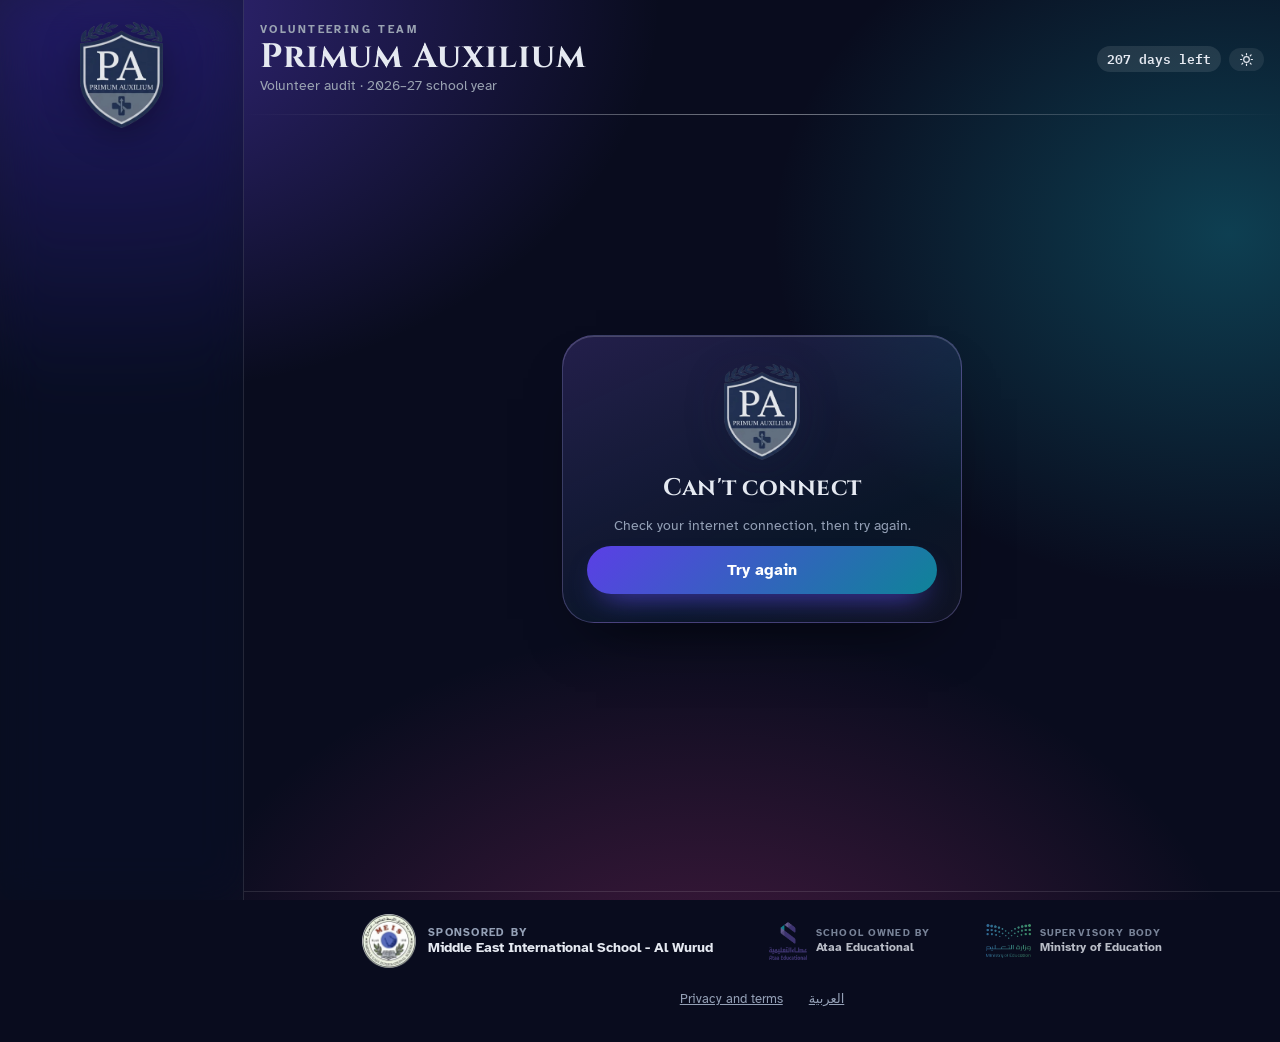
==== commit 005d5e25: "X-PA: Head of Volunteers only The footer link shows only for the signed-in Head on the web app, and " ====
--- a/x-pa.html
+++ b/x-pa.html
@@ -12,6 +12,16 @@
 <link rel="icon" href="icon-192.png">
 <link rel="apple-touch-icon" href="apple-touch-icon.png">
 <link rel="stylesheet" href="fonts/fonts.css">
+<style>html.lock body{visibility:hidden}</style>
+<script>
+// Head of Volunteers only: the app leaves this mark for the signed-in Head and clears it for anyone else.
+(() => {
+  document.documentElement.classList.add("lock");
+  let ok = false;
+  try { const s = JSON.parse(localStorage.getItem("pa-session") || "null"); ok = !!(s && s.id && localStorage.getItem("pa-xpa") === s.id); } catch {}
+  if (ok) document.documentElement.classList.remove("lock"); else location.replace("./");
+})();
+</script>
 <style>
 /* X-PA: an experimental page. It stands on its own and shares nothing with the app but pictures and fonts. */
 :root{
